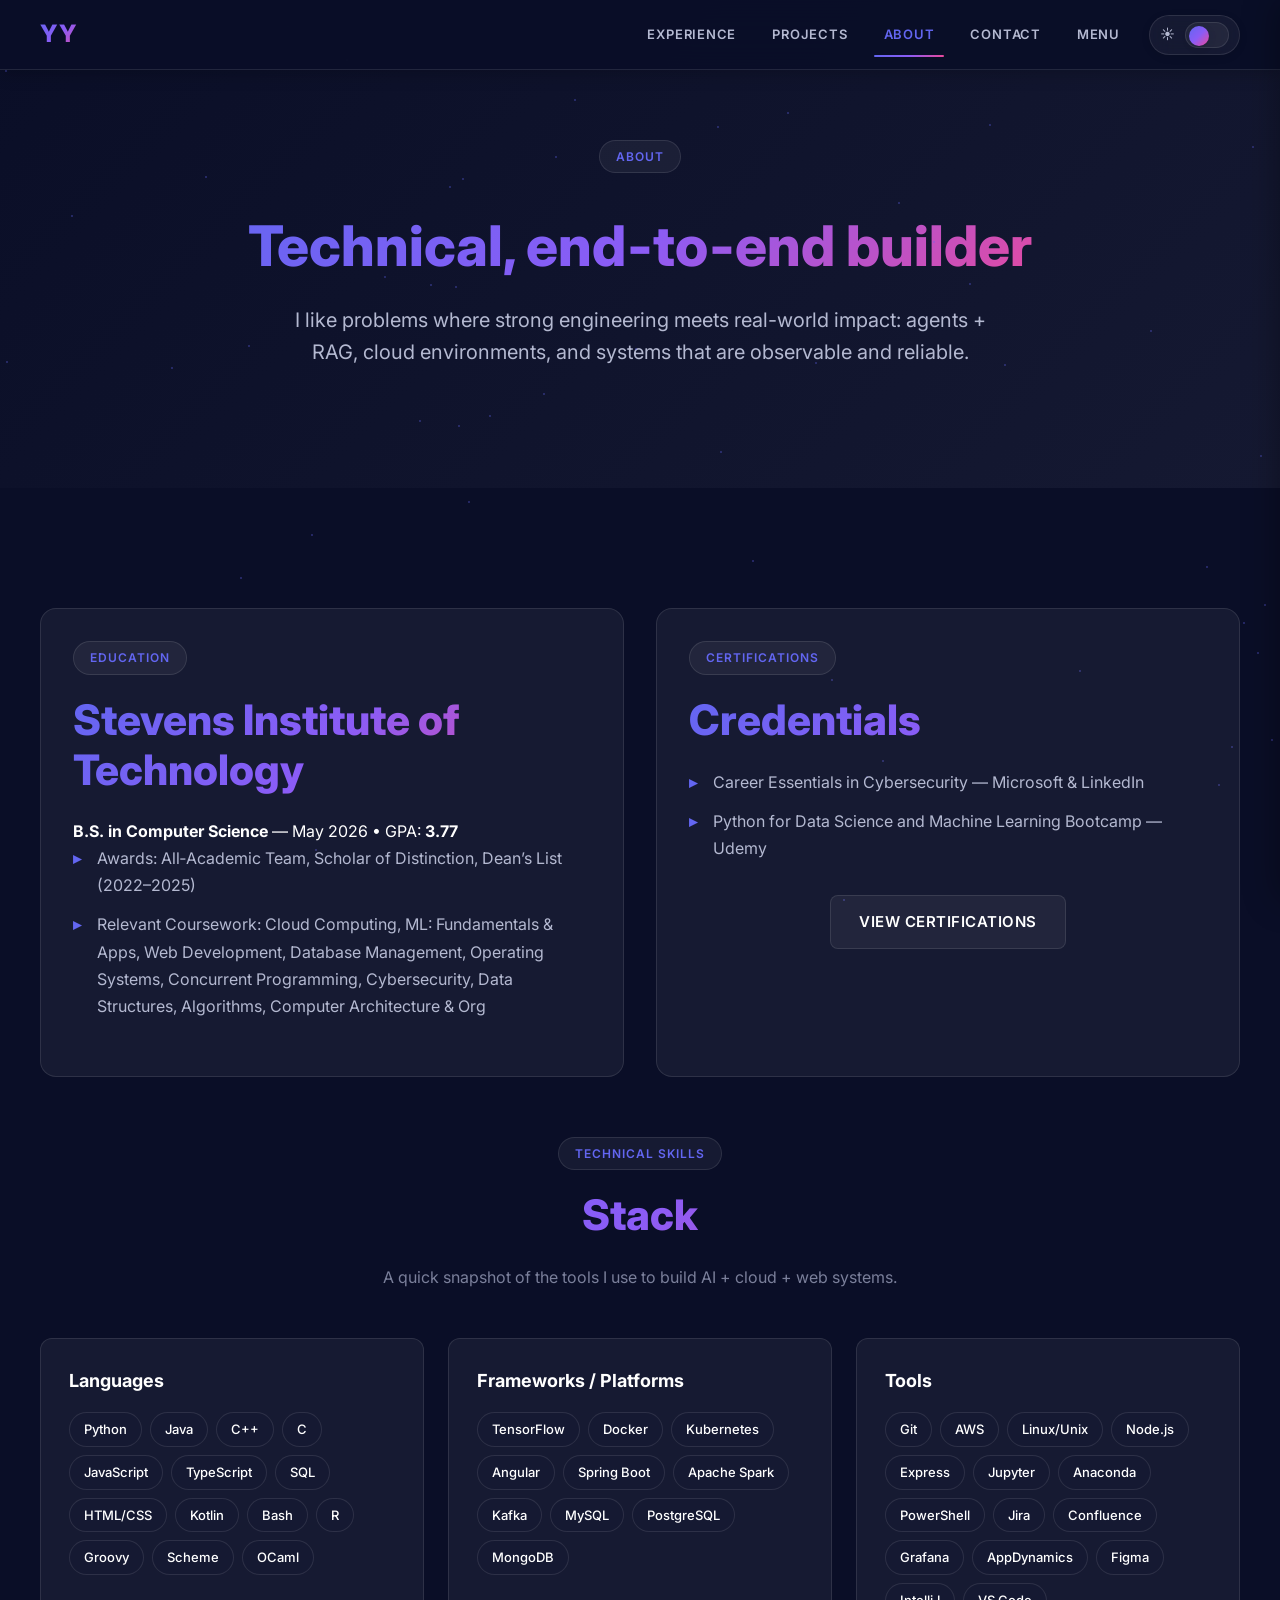
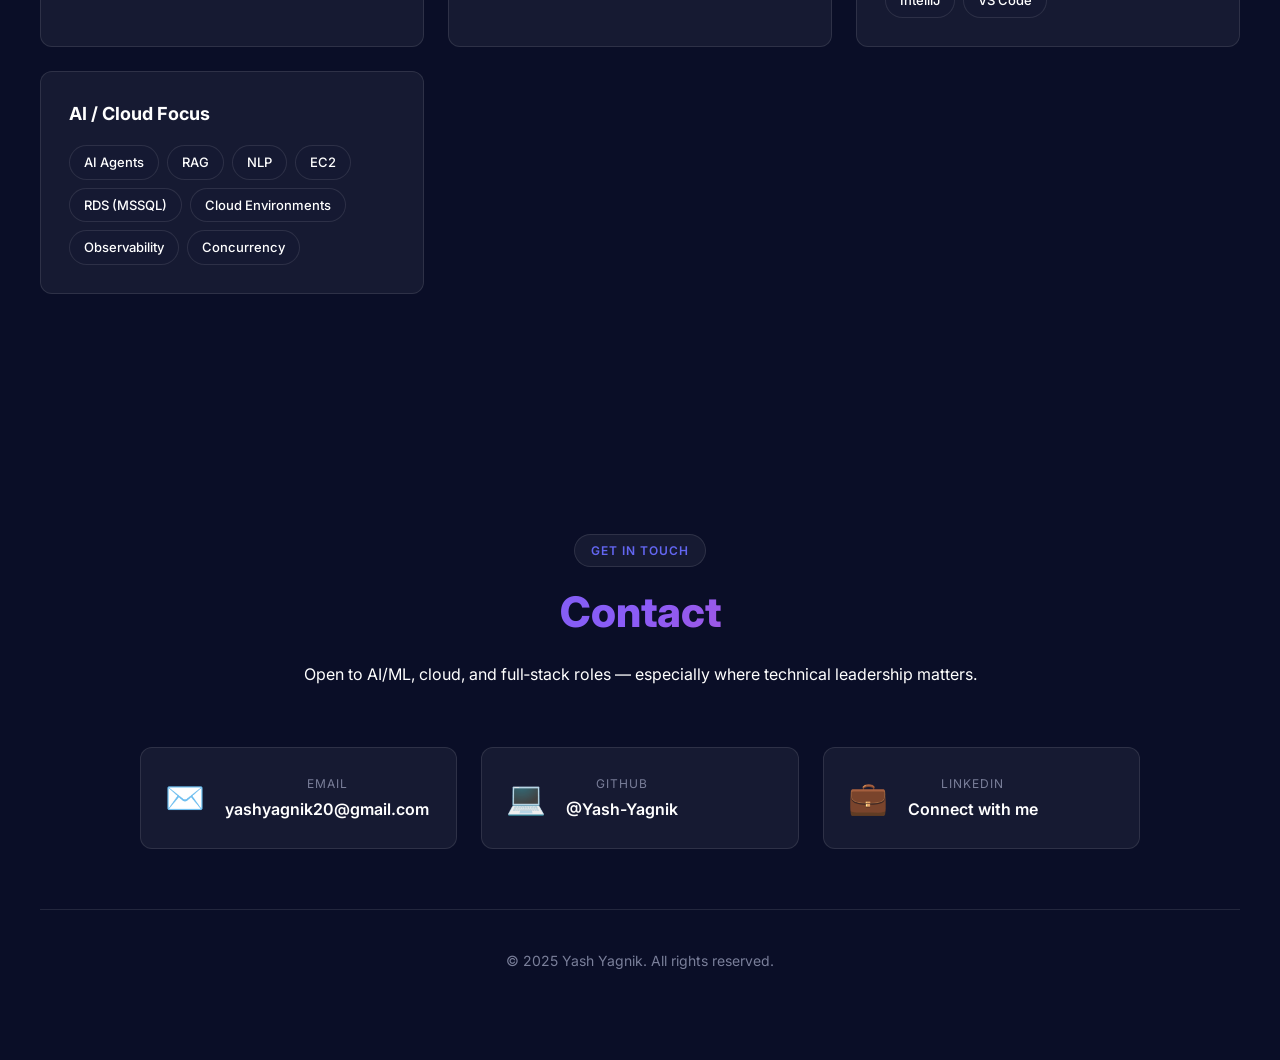
==== about.html @ f9cb1e5f "Major Structure changes and redesign" ====
<!DOCTYPE HTML>
<html lang="en">
	<head>
		<meta charset="UTF-8">
		<meta name="viewport" content="width=device-width, initial-scale=1, user-scalable=no">
		<title>About | Yash Yagnik</title>
		<link rel="icon" type="image/png" href="Gemini_Generated_Image_cto2vccto2vccto2.png">
		<link rel="stylesheet" href="assets/css/modern.css">
		<link rel="preconnect" href="https://fonts.googleapis.com">
		<link rel="preconnect" href="https://fonts.gstatic.com" crossorigin>
		<link href="https://fonts.googleapis.com/css2?family=Inter:wght@300;400;500;600;700;800&family=JetBrains+Mono:wght@400;500;600&display=swap" rel="stylesheet">
		<noscript><link rel="stylesheet" href="assets/css/noscript.css"></noscript>
	</head>
	<body class="is-preload">
		<div class="particles" id="particles"></div>

		<div id="page-wrapper">
			<header id="header" class="alt">
				<div class="header-content">
					<a class="logo-text" id="logo-text" href="index.html" aria-label="Home">YY</a>
					<nav class="top-nav" aria-label="Primary">
						<a href="experience.html">Experience</a>
						<a href="projects.html">Projects</a>
						<a href="about.html" aria-current="page">About</a>
						<a href="#contact">Contact</a>
						<a href="#menu" class="menu-toggle">Menu</a>
					</nav>
					<div class="theme-switch" title="Light/Dark mode">
						<span class="theme-switch__icon" aria-hidden="true">☾</span>
						<button id="theme-toggle" class="theme-switch__btn" type="button" aria-label="Toggle light/dark mode" aria-pressed="false">
							<span class="theme-switch__thumb" aria-hidden="true"></span>
						</button>
					</div>
				</div>
			</header>

			<nav id="menu">
				<div class="inner">
					<h2>Navigation</h2>
					<ul class="links">
						<li><a href="index.html">Home</a></li>
						<li><a href="experience.html">Experience</a></li>
						<li><a href="projects.html">Projects</a></li>
						<li><a href="about.html">About</a></li>
						<li><a href="#contact">Contact</a></li>
					</ul>
					<a href="#" class="close">Close</a>
				</div>
			</nav>

			<section class="page-hero">
				<div class="page-hero__inner">
					<span class="section-label">About</span>
					<h1 class="page-title">Technical, end‑to‑end builder</h1>
					<p class="page-subtitle">
						I like problems where strong engineering meets real-world impact: agents + RAG, cloud environments, and systems that are observable and reliable.
					</p>
				</div>
			</section>

			<section class="section-card">
				<div class="inner">
					<div class="two-col">
						<div class="card">
							<span class="section-label">Education</span>
							<h2 class="major">Stevens Institute of Technology</h2>
							<p><strong>B.S. in Computer Science</strong> — May 2026 • GPA: <strong>3.77</strong></p>
							<ul class="bullet-list">
								<li>Awards: All‑Academic Team, Scholar of Distinction, Dean’s List (2022–2025)</li>
								<li>Relevant Coursework: Cloud Computing, ML: Fundamentals &amp; Apps, Web Development, Database Management, Operating Systems, Concurrent Programming, Cybersecurity, Data Structures, Algorithms, Computer Architecture &amp; Org</li>
							</ul>
						</div>

						<div class="card">
							<span class="section-label">Certifications</span>
							<h2 class="major">Credentials</h2>
							<ul class="bullet-list">
								<li>Career Essentials in Cybersecurity — Microsoft &amp; LinkedIn</li>
								<li>Python for Data Science and Machine Learning Bootcamp — Udemy</li>
							</ul>
							<div class="hero-cta">
								<a class="cta secondary" href="https://www.linkedin.com/in/yash-yagnik-648045245/details/certifications/" rel="noopener noreferrer" target="_blank">View Certifications</a>
							</div>
						</div>
					</div>

					<div class="skills">
						<div class="skills-header">
							<span class="section-label">Technical Skills</span>
							<h2 class="major">Stack</h2>
							<p class="muted">A quick snapshot of the tools I use to build AI + cloud + web systems.</p>
						</div>

						<div class="skills-grid">
							<div class="skill-card">
								<h3>Languages</h3>
								<div class="pill-grid">
									<span class="pill">Python</span><span class="pill">Java</span><span class="pill">C++</span><span class="pill">C</span><span class="pill">JavaScript</span><span class="pill">TypeScript</span><span class="pill">SQL</span><span class="pill">HTML/CSS</span><span class="pill">Kotlin</span><span class="pill">Bash</span><span class="pill">R</span><span class="pill">Groovy</span><span class="pill">Scheme</span><span class="pill">OCaml</span>
								</div>
							</div>

							<div class="skill-card">
								<h3>Frameworks / Platforms</h3>
								<div class="pill-grid">
									<span class="pill">TensorFlow</span><span class="pill">Docker</span><span class="pill">Kubernetes</span><span class="pill">Angular</span><span class="pill">Spring Boot</span><span class="pill">Apache Spark</span><span class="pill">Kafka</span><span class="pill">MySQL</span><span class="pill">PostgreSQL</span><span class="pill">MongoDB</span>
								</div>
							</div>

							<div class="skill-card">
								<h3>Tools</h3>
								<div class="pill-grid">
									<span class="pill">Git</span><span class="pill">AWS</span><span class="pill">Linux/Unix</span><span class="pill">Node.js</span><span class="pill">Express</span><span class="pill">Jupyter</span><span class="pill">Anaconda</span><span class="pill">PowerShell</span><span class="pill">Jira</span><span class="pill">Confluence</span><span class="pill">Grafana</span><span class="pill">AppDynamics</span><span class="pill">Figma</span><span class="pill">IntelliJ</span><span class="pill">VS Code</span>
								</div>
							</div>

							<div class="skill-card">
								<h3>AI / Cloud Focus</h3>
								<div class="pill-grid">
									<span class="pill">AI Agents</span><span class="pill">RAG</span><span class="pill">NLP</span><span class="pill">EC2</span><span class="pill">RDS (MSSQL)</span><span class="pill">Cloud Environments</span><span class="pill">Observability</span><span class="pill">Concurrency</span>
								</div>
							</div>
						</div>
					</div>
				</div>
			</section>

			<section id="contact" class="contact-section">
				<div class="inner">
					<div class="contact-content">
						<span class="section-label">Get In Touch</span>
						<h2 class="major">Contact</h2>
						<p>Open to AI/ML, cloud, and full‑stack roles — especially where technical leadership matters.</p>
						<div class="contact-grid">
							<a href="mailto:yashyagnik20@gmail.com" class="contact-item" rel="noopener noreferrer">
								<span class="contact-icon">✉️</span>
								<div>
									<div class="contact-label">Email</div>
									<div class="contact-value">yashyagnik20@gmail.com</div>
								</div>
							</a>
							<a href="https://github.com/Yash-Yagnik" class="contact-item" rel="noopener noreferrer" target="_blank">
								<span class="contact-icon">💻</span>
								<div>
									<div class="contact-label">GitHub</div>
									<div class="contact-value">@Yash-Yagnik</div>
								</div>
							</a>
							<a href="https://www.linkedin.com/in/yash-yagnik-648045245/" class="contact-item" rel="noopener noreferrer" target="_blank">
								<span class="contact-icon">💼</span>
								<div>
									<div class="contact-label">LinkedIn</div>
									<div class="contact-value">Connect with me</div>
								</div>
							</a>
						</div>
					</div>
					<div class="footer-bottom">
						<p class="copyright">&copy; 2025 Yash Yagnik. All rights reserved.</p>
					</div>
				</div>
			</section>
		</div>

		<script src="assets/js/jquery.min.js"></script>
		<script src="assets/js/jquery.scrollex.min.js"></script>
		<script src="assets/js/browser.min.js"></script>
		<script src="assets/js/breakpoints.min.js"></script>
		<script src="assets/js/util.js"></script>
		<script src="assets/js/main.js"></script>
		<script src="assets/js/modern.js"></script>
	</body>
</html>
---- assets/css/modern.css ----
/* Modern CS Student Portfolio Styles */
@import url("fontawesome-all.min.css");

:root {
	/* Light Theme Colors */
	--bg-primary: #0a0e27;
	--bg-secondary: #151932;
	--bg-card: rgba(255, 255, 255, 0.05);
	--bg-card-hover: rgba(255, 255, 255, 0.08);
	--text-primary: #ffffff;
	--text-secondary: #b4b9d1;
	--text-muted: #7a7f9a;
	--accent-primary: #6366f1;
	--accent-secondary: #8b5cf6;
	--accent-gradient: linear-gradient(135deg, #6366f1 0%, #8b5cf6 50%, #ec4899 100%);
	--border-color: rgba(255, 255, 255, 0.1);
	--glow-color: rgba(99, 102, 241, 0.3);
	--shadow-sm: 0 2px 8px rgba(0, 0, 0, 0.1);
	--shadow-md: 0 4px 16px rgba(0, 0, 0, 0.2);
	--shadow-lg: 0 8px 32px rgba(0, 0, 0, 0.3);
	--shadow-glow: 0 0 40px rgba(99, 102, 241, 0.2);
}

[data-theme="light"] {
	--bg-primary: #f8fafc;
	--bg-secondary: #ffffff;
	--bg-card: rgba(255, 255, 255, 0.8);
	--bg-card-hover: rgba(255, 255, 255, 0.95);
	--text-primary: #1e293b;
	--text-secondary: #475569;
	--text-muted: #64748b;
	--accent-primary: #6366f1;
	--accent-secondary: #8b5cf6;
	--accent-gradient: linear-gradient(135deg, #6366f1 0%, #8b5cf6 50%, #ec4899 100%);
	--border-color: rgba(0, 0, 0, 0.1);
	--glow-color: rgba(99, 102, 241, 0.2);
	--shadow-sm: 0 2px 8px rgba(0, 0, 0, 0.05);
	--shadow-md: 0 4px 16px rgba(0, 0, 0, 0.1);
	--shadow-lg: 0 8px 32px rgba(0, 0, 0, 0.15);
	--shadow-glow: 0 0 40px rgba(99, 102, 241, 0.15);
}

* {
	margin: 0;
	padding: 0;
	box-sizing: border-box;
}

html {
	scroll-behavior: smooth;
}

body {
	font-family: 'Inter', -apple-system, BlinkMacSystemFont, 'Segoe UI', sans-serif;
	background: var(--bg-primary);
	color: var(--text-primary);
	line-height: 1.6;
	overflow-x: hidden;
	transition: background-color 0.3s ease, color 0.3s ease;
	position: relative;
}

body.is-preload * {
	animation: none !important;
	transition: none !important;
}

/* Particles Background */
.particles {
	position: fixed;
	top: 0;
	left: 0;
	width: 100%;
	height: 100%;
	z-index: 0;
	pointer-events: none;
	opacity: 0.4;
}

.particle {
	position: absolute;
	width: 2px;
	height: 2px;
	background: var(--accent-primary);
	border-radius: 50%;
	animation: float 20s infinite;
}

@keyframes float {
	0%, 100% { transform: translateY(0) translateX(0); opacity: 0; }
	10% { opacity: 1; }
	90% { opacity: 1; }
	100% { transform: translateY(-100vh) translateX(100px); opacity: 0; }
}

/* Theme switch (always visible, header) */
.theme-switch {
	display: flex;
	align-items: center;
	gap: 10px;
	padding: 6px 10px;
	border-radius: 999px;
	background: var(--bg-card);
	border: 1px solid var(--border-color);
	backdrop-filter: blur(12px);
	box-shadow: var(--shadow-sm);
}

.theme-switch__icon {
	font-size: 14px;
	color: var(--text-secondary);
	user-select: none;
}

.theme-switch__btn {
	position: relative;
	width: 44px;
	height: 26px;
	border-radius: 999px;
	border: 1px solid var(--border-color);
	background: rgba(255, 255, 255, 0.06);
	cursor: pointer;
	padding: 0;
	transition: background 0.2s ease, border-color 0.2s ease;
}

.theme-switch__thumb {
	position: absolute;
	top: 3px;
	left: 3px;
	width: 20px;
	height: 20px;
	border-radius: 999px;
	background: var(--accent-gradient);
	box-shadow: var(--shadow-sm);
	transition: transform 0.25s ease;
}

[data-theme="light"] .theme-switch__thumb {
	transform: translateX(18px);
}

/* Top Navigation */
.top-nav {
	display: flex;
	align-items: center;
	gap: 32px;
}

.top-nav a {
	color: var(--text-primary);
	text-decoration: none;
	font-size: 14px;
	font-weight: 500;
	text-transform: uppercase;
	letter-spacing: 0.5px;
	transition: color 0.3s ease;
	position: relative;
}

.top-nav a:hover,
.top-nav a[aria-current="page"] {
	color: var(--accent-primary);
}

.top-nav a[aria-current="page"]::after {
	content: '';
	position: absolute;
	bottom: -4px;
	left: 0;
	right: 0;
	height: 2px;
	background: var(--accent-gradient);
	border-radius: 2px;
}

/* Header */
#header {
	position: fixed;
	top: 0;
	left: 0;
	right: 0;
	height: 70px;
	background: rgba(10, 14, 39, 0.8);
	backdrop-filter: blur(20px);
	border-bottom: 1px solid var(--border-color);
	z-index: 999;
	transition: all 0.3s ease;
}

[data-theme="light"] #header {
	background: rgba(248, 250, 252, 0.8);
}

#header.alt {
	background: rgba(10, 14, 39, 0.95);
	box-shadow: var(--shadow-md);
}

[data-theme="light"] #header.alt {
	background: rgba(255, 255, 255, 0.95);
}

.header-content {
	max-width: 1400px;
	margin: 0 auto;
	padding: 0 40px;
	height: 100%;
	display: flex;
	align-items: center;
	justify-content: space-between;
	gap: 18px;
}

.logo-text {
	font-size: 24px;
	font-weight: 800;
	background: var(--accent-gradient);
	-webkit-background-clip: text;
	-webkit-text-fill-color: transparent;
	background-clip: text;
	cursor: pointer;
	transition: transform 0.3s ease;
	letter-spacing: 2px;
	text-decoration: none;
}

.logo-text:hover {
	transform: scale(1.1);
}

.top-nav {
	display: flex;
	align-items: center;
	gap: 14px;
	margin-left: auto;
}

.top-nav a {
	color: var(--text-secondary);
	text-decoration: none;
	font-weight: 600;
	font-size: 13px;
	letter-spacing: 0.06em;
	text-transform: uppercase;
	padding: 8px 10px;
	border-radius: 10px;
	transition: background 0.2s ease, color 0.2s ease, border-color 0.2s ease;
	border: 1px solid transparent;
}

.top-nav a:hover {
	color: var(--text-primary);
	background: var(--bg-card);
	border-color: var(--border-color);
}

.menu-toggle {
	color: var(--text-primary);
	text-decoration: none;
	font-weight: 500;
	font-size: 14px;
	text-transform: uppercase;
	letter-spacing: 1px;
	padding: 8px 16px;
	border-radius: 6px;
	transition: all 0.3s ease;
	border: 1px solid transparent;
}

.menu-toggle:hover {
	background: var(--bg-card);
	border-color: var(--border-color);
}

/* Menu */
#menu {
	position: fixed;
	top: 0;
	right: 0;
	width: 100%;
	max-width: 400px;
	height: 100vh;
	background: var(--bg-secondary);
	backdrop-filter: blur(20px);
	z-index: 10000;
	transform: translateX(100%);
	transition: transform 0.3s ease;
	box-shadow: -4px 0 32px rgba(0, 0, 0, 0.3);
}

body.is-menu-visible #menu {
	transform: translateX(0);
}

#menu .inner {
	padding: 80px 40px 40px;
	height: 100%;
	overflow-y: auto;
}

#menu h2 {
	font-size: 28px;
	margin-bottom: 40px;
	background: var(--accent-gradient);
	-webkit-background-clip: text;
	-webkit-text-fill-color: transparent;
	background-clip: text;
}

#menu .links {
	list-style: none;
}

#menu .links li {
	margin-bottom: 20px;
}

#menu .links a {
	display: block;
	color: var(--text-primary);
	text-decoration: none;
	font-size: 18px;
	font-weight: 500;
	padding: 12px 0;
	border-bottom: 1px solid var(--border-color);
	transition: all 0.3s ease;
}

#menu .links a:hover {
	color: var(--accent-primary);
	padding-left: 10px;
	border-bottom-color: var(--accent-primary);
}

#menu .close {
	position: absolute;
	top: 20px;
	right: 20px;
	width: 40px;
	height: 40px;
	display: flex;
	align-items: center;
	justify-content: center;
	color: var(--text-primary);
	text-decoration: none;
	font-size: 24px;
	border-radius: 50%;
	transition: all 0.3s ease;
}

#menu .close:hover {
	background: var(--bg-card);
	transform: rotate(90deg);
}

/* Hero Section */
#banner {
	min-height: 100vh;
	display: flex;
	align-items: center;
	justify-content: center;
	padding: 120px 40px 80px;
	position: relative;
	background: linear-gradient(135deg, var(--bg-primary) 0%, var(--bg-secondary) 100%);
}

.hero-content {
	max-width: 1400px;
	width: 100%;
	display: grid;
	grid-template-columns: 1fr 1fr;
	gap: 80px;
	align-items: center;
}

.hero-image-wrapper {
	position: relative;
	display: flex;
	justify-content: center;
	align-items: center;
}

.image-glow {
	position: absolute;
	width: 400px;
	height: 400px;
	background: var(--accent-gradient);
	border-radius: 50%;
	filter: blur(60px);
	opacity: 0.3;
	animation: pulse 3s ease-in-out infinite;
}

@keyframes pulse {
	0%, 100% { transform: scale(1); opacity: 0.3; }
	50% { transform: scale(1.1); opacity: 0.5; }
}

.hero-image {
	width: 350px;
	height: 350px;
	border-radius: 20px;
	object-fit: cover;
	position: relative;
	z-index: 1;
	border: 3px solid var(--border-color);
	box-shadow: var(--shadow-lg);
	transition: transform 0.3s ease;
}

.hero-image:hover {
	transform: scale(1.05);
}

.hero-text {
	position: relative;
	z-index: 1;
}

.greeting {
	font-size: 18px;
	color: var(--text-secondary);
	margin-bottom: 10px;
	font-weight: 500;
}

.name-title {
	font-size: 64px;
	font-weight: 800;
	margin-bottom: 20px;
	line-height: 1.2;
}

.name-gradient {
	background: var(--accent-gradient);
	-webkit-background-clip: text;
	-webkit-text-fill-color: transparent;
	background-clip: text;
}

.typing-text {
	font-size: 32px;
	font-weight: 600;
	color: var(--text-secondary);
	margin-bottom: 30px;
	min-height: 50px;
	font-family: 'JetBrains Mono', monospace;
}

.typing-text .cursor {
	animation: blink 1s infinite;
	color: var(--accent-primary);
}

@keyframes blink {
	0%, 50% { opacity: 1; }
	51%, 100% { opacity: 0; }
}

.hero-description {
	font-size: 18px;
	color: var(--text-secondary);
	line-height: 1.8;
	margin-bottom: 30px;
}

.hero-badges {
	display: flex;
	gap: 12px;
	flex-wrap: wrap;
	margin-bottom: 40px;
}

.hero-cta {
	display: flex;
	gap: 12px;
	flex-wrap: wrap;
	margin-bottom: 34px;
}

.cta {
	display: inline-flex;
	align-items: center;
	justify-content: center;
	gap: 10px;
	padding: 12px 16px;
	border-radius: 12px;
	font-weight: 700;
	font-size: 13px;
	letter-spacing: 0.08em;
	text-transform: uppercase;
	text-decoration: none;
	transition: transform 0.2s ease, box-shadow 0.2s ease, background 0.2s ease, border-color 0.2s ease, color 0.2s ease;
}

.cta.primary {
	background: var(--accent-gradient);
	color: white;
	box-shadow: var(--shadow-md);
}

.cta.secondary {
	background: var(--bg-card);
	color: var(--text-primary);
	border: 1px solid var(--border-color);
}

.cta.ghost {
	background: transparent;
	color: var(--text-secondary);
	border: 1px solid var(--border-color);
}

.cta:hover {
	transform: translateY(-2px);
	box-shadow: var(--shadow-glow);
}

.badge {
	padding: 8px 16px;
	background: var(--bg-card);
	border: 1px solid var(--border-color);
	border-radius: 20px;
	font-size: 14px;
	font-weight: 500;
	color: var(--text-primary);
	transition: all 0.3s ease;
}

.badge:hover {
	background: var(--bg-card-hover);
	border-color: var(--accent-primary);
	transform: translateY(-2px);
}

.scroll-indicator {
	display: flex;
	flex-direction: column;
	align-items: center;
	gap: 10px;
	color: var(--text-muted);
	font-size: 14px;
}

.scroll-arrow {
	font-size: 24px;
	animation: bounce 2s infinite;
}

@keyframes bounce {
	0%, 100% { transform: translateY(0); }
	50% { transform: translateY(10px); }
}

/* Section Cards */
.section-card {
	padding: 120px 40px;
	position: relative;
}

.section-card.alt {
	background: var(--bg-secondary);
}

.content-wrapper {
	max-width: 1400px;
	margin: 0 auto;
	display: grid;
	grid-template-columns: 1fr 1fr;
	gap: 80px;
	align-items: center;
}

.content-wrapper.reverse {
	direction: rtl;
}

.content-wrapper.reverse > * {
	direction: ltr;
}

.image-wrapper {
	position: relative;
	display: flex;
	justify-content: center;
	align-items: center;
}

.image-glow-small {
	position: absolute;
	width: 300px;
	height: 300px;
	background: var(--accent-gradient);
	border-radius: 50%;
	filter: blur(40px);
	opacity: 0.2;
	z-index: 0;
}

.section-image {
	width: 100%;
	max-width: 400px;
	border-radius: 16px;
	object-fit: cover;
	position: relative;
	z-index: 1;
	border: 2px solid var(--border-color);
	box-shadow: var(--shadow-md);
	transition: transform 0.3s ease;
}

.section-image:hover {
	transform: scale(1.05) rotate(2deg);
}

/* Company Deck - Card Flip Effect */
.company-deck {
	position: relative;
	width: 100%;
	max-width: 400px;
	perspective: 1000px;
	cursor: pointer;
}

.deck-container {
	position: relative;
	width: 100%;
	height: 450px;
	transform-style: preserve-3d;
}

.company-card {
	position: absolute;
	width: 100%;
	height: 100%;
	transform-style: preserve-3d;
	transition: transform 0.6s cubic-bezier(0.4, 0, 0.2, 1), opacity 0.3s ease, z-index 0.3s ease;
	opacity: 0;
	transform: rotateY(180deg) translateZ(-50px);
	pointer-events: none;
}

.company-card.active {
	opacity: 1;
	transform: rotateY(0deg) translateZ(0px);
	z-index: 2;
	pointer-events: auto;
}

.company-card.next {
	opacity: 0.3;
	transform: rotateY(90deg) translateZ(50px);
	z-index: 1;
}

.company-card.prev {
	opacity: 0;
	transform: rotateY(-90deg) translateZ(-50px);
	z-index: 0;
}

.card-front {
	position: relative;
	width: 100%;
	height: 100%;
	display: flex;
	flex-direction: column;
	align-items: center;
	justify-content: center;
	backface-visibility: hidden;
	transform-style: preserve-3d;
}

.company-card-img {
	width: 100%;
	max-width: 400px;
	border-radius: 16px;
	object-fit: contain;
	background: var(--bg-card);
	padding: 24px;
	border: 2px solid var(--border-color);
	box-shadow: var(--shadow-lg);
	margin-bottom: 16px;
	transition: transform 0.3s ease, box-shadow 0.3s ease;
}

.company-deck:hover .company-card.active .company-card-img {
	transform: scale(1.02);
	box-shadow: var(--shadow-glow);
}

.company-info {
	display: flex;
	flex-direction: column;
	align-items: center;
	gap: 6px;
	margin-top: 16px;
	opacity: 0;
	transform: translateY(10px);
	transition: opacity 0.4s ease 0.2s, transform 0.4s ease 0.2s;
}

.company-card.active .company-info {
	opacity: 1;
	transform: translateY(0);
}

.company-name-small {
	font-size: 18px;
	font-weight: 700;
	color: var(--text-primary);
	letter-spacing: 0.5px;
}

.company-role-small {
	font-size: 14px;
	color: var(--text-secondary);
	font-weight: 500;
	text-transform: uppercase;
	letter-spacing: 1px;
}

.deck-indicator {
	position: absolute;
	bottom: -30px;
	left: 50%;
	transform: translateX(-50%);
	display: flex;
	align-items: center;
	gap: 8px;
	opacity: 0.6;
	transition: opacity 0.3s ease;
}

.company-deck:hover .deck-indicator {
	opacity: 1;
}

.indicator-text {
	font-size: 12px;
	color: var(--text-muted);
	text-transform: uppercase;
	letter-spacing: 1px;
	font-weight: 500;
	font-family: 'JetBrains Mono', monospace;
}

.deck-indicator::before,
.deck-indicator::after {
	content: '';
	width: 20px;
	height: 1px;
	background: var(--accent-primary);
	opacity: 0.5;
	transition: width 0.3s ease, opacity 0.3s ease;
}

.company-deck:hover .deck-indicator::before,
.company-deck:hover .deck-indicator::after {
	width: 30px;
	opacity: 1;
}

.content {
	position: relative;
	z-index: 1;
}

.section-label {
	display: inline-block;
	padding: 6px 16px;
	background: var(--bg-card);
	border: 1px solid var(--border-color);
	border-radius: 20px;
	font-size: 12px;
	font-weight: 600;
	text-transform: uppercase;
	letter-spacing: 1px;
	color: var(--accent-primary);
	margin-bottom: 20px;
}

.major {
	font-size: 42px;
	font-weight: 800;
	margin-bottom: 24px;
	line-height: 1.2;
	background: var(--accent-gradient);
	-webkit-background-clip: text;
	-webkit-text-fill-color: transparent;
	background-clip: text;
}

.content p {
	font-size: 18px;
	color: var(--text-secondary);
	line-height: 1.8;
	margin-bottom: 24px;
}

.tech-tags {
	display: flex;
	gap: 10px;
	flex-wrap: wrap;
	margin-top: 20px;
}

.tech-tag {
	padding: 6px 14px;
	background: var(--bg-card);
	border: 1px solid var(--border-color);
	border-radius: 12px;
	font-size: 13px;
	font-weight: 500;
	color: var(--text-primary);
	transition: all 0.3s ease;
}

.tech-tag:hover {
	background: var(--accent-primary);
	color: white;
	transform: translateY(-2px);
}

.certifications-list {
	margin: 24px 0;
}

.cert-item {
	display: flex;
	gap: 16px;
	padding: 20px;
	background: var(--bg-card);
	border: 1px solid var(--border-color);
	border-radius: 12px;
	margin-bottom: 16px;
	transition: all 0.3s ease;
}

.cert-item:hover {
	background: var(--bg-card-hover);
	transform: translateX(5px);
	border-color: var(--accent-primary);
}

.cert-icon {
	font-size: 24px;
}

.cert-item strong {
	display: block;
	color: var(--text-primary);
	margin-bottom: 8px;
	font-size: 16px;
}

.cert-link {
	color: var(--accent-primary);
	text-decoration: none;
	font-size: 14px;
	font-weight: 500;
	transition: all 0.3s ease;
}

.cert-link:hover {
	text-decoration: underline;
}

.special {
	display: inline-flex;
	align-items: center;
	gap: 10px;
	padding: 12px 24px;
	background: var(--accent-gradient);
	color: white;
	text-decoration: none;
	border-radius: 8px;
	font-weight: 600;
	font-size: 14px;
	text-transform: uppercase;
	letter-spacing: 1px;
	transition: all 0.3s ease;
	margin-top: 20px;
	box-shadow: var(--shadow-md);
}

.special:hover {
	transform: translateY(-2px);
	box-shadow: var(--shadow-glow);
}

.stats-grid {
	display: grid;
	grid-template-columns: repeat(2, 1fr);
	gap: 20px;
	margin: 24px 0;
}

.stat-item {
	padding: 24px;
	background: var(--bg-card);
	border: 1px solid var(--border-color);
	border-radius: 12px;
	text-align: center;
	transition: all 0.3s ease;
}

.stat-item:hover {
	background: var(--bg-card-hover);
	transform: translateY(-5px);
	border-color: var(--accent-primary);
}

.stat-number {
	font-size: 32px;
	font-weight: 800;
	background: var(--accent-gradient);
	-webkit-background-clip: text;
	-webkit-text-fill-color: transparent;
	background-clip: text;
	margin-bottom: 8px;
}

.stat-label {
	font-size: 14px;
	color: var(--text-secondary);
	text-transform: uppercase;
	letter-spacing: 1px;
}

/* Projects Section */
.projects-section {
	padding: 120px 40px;
	background: var(--bg-secondary);
}

.section-header {
	max-width: 1400px;
	margin: 0 auto 60px;
	text-align: center;
}

.section-header p {
	font-size: 18px;
	color: var(--text-secondary);
	margin-top: 16px;
}

.projects-grid {
	max-width: 1400px;
	margin: 0 auto;
	display: grid;
	grid-template-columns: repeat(auto-fit, minmax(400px, 1fr));
	gap: 32px;
}

.project-card {
	background: var(--bg-card);
	border: 1px solid var(--border-color);
	border-radius: 16px;
	overflow: hidden;
	transition: all 0.3s ease;
	backdrop-filter: blur(10px);
}

.project-card:hover {
	transform: translateY(-8px);
	box-shadow: var(--shadow-lg);
	border-color: var(--accent-primary);
	background: var(--bg-card-hover);
}

.project-image-wrapper {
	position: relative;
	width: 100%;
	height: 250px;
	overflow: hidden;
}

.project-image {
	width: 100%;
	height: 100%;
	object-fit: cover;
	transition: transform 0.5s ease;
}

.project-card:hover .project-image {
	transform: scale(1.1);
}

.project-overlay {
	position: absolute;
	top: 0;
	left: 0;
	right: 0;
	bottom: 0;
	background: rgba(0, 0, 0, 0.7);
	display: flex;
	align-items: center;
	justify-content: center;
	opacity: 0;
	transition: opacity 0.3s ease;
	backdrop-filter: blur(5px);
}

.project-card:hover .project-overlay {
	opacity: 1;
}

.project-link {
	color: white;
	text-decoration: none;
	font-weight: 600;
	font-size: 16px;
	padding: 12px 24px;
	background: var(--accent-gradient);
	border-radius: 8px;
	transition: transform 0.3s ease;
}

.project-link:hover {
	transform: scale(1.1);
}

.project-content {
	padding: 24px;
}

.project-title {
	font-size: 24px;
	font-weight: 700;
	margin-bottom: 12px;
	color: var(--text-primary);
}

.project-title u {
	text-decoration: none;
	color: var(--accent-primary);
}

.project-description {
	font-size: 15px;
	color: var(--text-secondary);
	line-height: 1.6;
	margin-bottom: 16px;
}

.project-tech {
	display: flex;
	gap: 8px;
	flex-wrap: wrap;
}

.tech-badge {
	padding: 4px 12px;
	background: var(--bg-secondary);
	border: 1px solid var(--border-color);
	border-radius: 12px;
	font-size: 12px;
	font-weight: 500;
	color: var(--text-primary);
	transition: all 0.3s ease;
}

.tech-badge:hover {
	background: var(--accent-primary);
	color: white;
	border-color: var(--accent-primary);
}

/* Contact Section */
.contact-section {
	padding: 120px 40px 80px;
	background: var(--bg-primary);
}

.contact-content {
	max-width: 1000px;
	margin: 0 auto;
	text-align: center;
}

.contact-grid {
	display: grid;
	grid-template-columns: repeat(auto-fit, minmax(250px, 1fr));
	gap: 24px;
	margin-top: 60px;
}

.contact-item {
	display: flex;
	align-items: center;
	gap: 20px;
	padding: 24px;
	background: var(--bg-card);
	border: 1px solid var(--border-color);
	border-radius: 12px;
	text-decoration: none;
	color: inherit;
	transition: all 0.3s ease;
}

.contact-item:hover {
	background: var(--bg-card-hover);
	transform: translateY(-5px);
	border-color: var(--accent-primary);
	box-shadow: var(--shadow-md);
}

.contact-icon {
	font-size: 32px;
}

.contact-label {
	font-size: 12px;
	color: var(--text-muted);
	text-transform: uppercase;
	letter-spacing: 1px;
	margin-bottom: 4px;
}

.contact-value {
	font-size: 16px;
	font-weight: 600;
	color: var(--text-primary);
}

.footer-bottom {
	margin-top: 60px;
	padding-top: 40px;
	border-top: 1px solid var(--border-color);
	text-align: center;
}

.copyright {
	font-size: 14px;
	color: var(--text-muted);
	margin-bottom: 8px;
}

.footer-note {
	font-size: 12px;
	color: var(--text-muted);
	font-style: italic;
}

/* Page Hero (for non-home pages) */
.page-hero {
	padding: 140px 40px 80px;
	text-align: center;
	background: linear-gradient(135deg, var(--bg-primary) 0%, var(--bg-secondary) 100%);
}

.page-hero__inner {
	max-width: 900px;
	margin: 0 auto;
}

.page-title {
	font-size: 56px;
	font-weight: 800;
	margin: 20px 0 24px;
	background: var(--accent-gradient);
	-webkit-background-clip: text;
	-webkit-text-fill-color: transparent;
	background-clip: text;
	line-height: 1.2;
}

.page-subtitle {
	font-size: 20px;
	color: var(--text-secondary);
	line-height: 1.6;
	margin-bottom: 40px;
	max-width: 700px;
	margin-left: auto;
	margin-right: auto;
}

/* CTA Buttons */
.hero-cta {
	display: flex;
	gap: 16px;
	flex-wrap: wrap;
	justify-content: center;
	margin-top: 32px;
}

.cta {
	display: inline-flex;
	align-items: center;
	justify-content: center;
	padding: 14px 28px;
	border-radius: 8px;
	font-weight: 600;
	font-size: 15px;
	text-decoration: none;
	text-transform: uppercase;
	letter-spacing: 0.5px;
	transition: all 0.3s ease;
	border: 2px solid transparent;
}

.cta.primary {
	background: var(--accent-gradient);
	color: white;
	box-shadow: var(--shadow-md);
}

.cta.primary:hover {
	transform: translateY(-2px);
	box-shadow: var(--shadow-glow);
}

.cta.secondary {
	background: var(--bg-card);
	border-color: var(--border-color);
	color: var(--text-primary);
}

.cta.secondary:hover {
	background: var(--bg-card-hover);
	border-color: var(--accent-primary);
	transform: translateY(-2px);
}

.cta.ghost {
	background: transparent;
	color: var(--text-secondary);
	border-color: transparent;
}

.cta.ghost:hover {
	color: var(--text-primary);
	background: var(--bg-card);
}

/* Timeline */
.timeline {
	max-width: 1000px;
	margin: 0 auto;
	position: relative;
	padding-left: 40px;
}

.timeline::before {
	content: '';
	position: absolute;
	left: 15px;
	top: 0;
	bottom: 0;
	width: 2px;
	background: var(--border-color);
}

.timeline-item {
	position: relative;
	margin-bottom: 60px;
	padding-left: 40px;
}

.timeline-item::before {
	content: '';
	position: absolute;
	left: -25px;
	top: 0;
	width: 20px;
	height: 20px;
	border-radius: 50%;
	background: var(--accent-gradient);
	border: 4px solid var(--bg-primary);
	box-shadow: 0 0 0 2px var(--accent-primary);
}

.timeline-meta {
	display: flex;
	justify-content: space-between;
	align-items: flex-start;
	margin-bottom: 20px;
	flex-wrap: wrap;
	gap: 16px;
}

.company {
	display: flex;
	align-items: center;
	gap: 16px;
}

.company-logo {
	width: 60px;
	height: 60px;
	object-fit: contain;
	border-radius: 8px;
	background: var(--bg-card);
	padding: 8px;
	border: 1px solid var(--border-color);
	flex-shrink: 0;
}

[data-theme="light"] .company-logo {
	background: white;
}

.company-name {
	font-size: 20px;
	font-weight: 700;
	color: var(--text-primary);
	margin-bottom: 4px;
}

.company-loc {
	font-size: 14px;
	color: var(--text-muted);
}

.timeline-date {
	font-size: 14px;
	font-weight: 600;
	color: var(--accent-primary);
	text-transform: uppercase;
	letter-spacing: 0.5px;
}

.timeline-role {
	font-size: 24px;
	font-weight: 700;
	margin-bottom: 16px;
	color: var(--text-primary);
}

.bullet-list {
	list-style: none;
	padding: 0;
	margin: 0 0 24px;
}

.bullet-list li {
	position: relative;
	padding-left: 24px;
	margin-bottom: 12px;
	color: var(--text-secondary);
	line-height: 1.7;
}

.bullet-list li::before {
	content: '▸';
	position: absolute;
	left: 0;
	color: var(--accent-primary);
	font-weight: bold;
}

/* Two Column Layout */
.two-col {
	display: grid;
	grid-template-columns: repeat(auto-fit, minmax(400px, 1fr));
	gap: 32px;
	margin-bottom: 60px;
}

.card {
	padding: 32px;
	background: var(--bg-card);
	border: 1px solid var(--border-color);
	border-radius: 16px;
	transition: all 0.3s ease;
}

.card:hover {
	background: var(--bg-card-hover);
	border-color: var(--accent-primary);
	transform: translateY(-4px);
	box-shadow: var(--shadow-md);
}

/* Skills Section */
.skills {
	margin-top: 60px;
}

.skills-header {
	text-align: center;
	margin-bottom: 48px;
}

.skills-header .muted {
	color: var(--text-muted);
	font-size: 16px;
	margin-top: 12px;
}

.skills-grid {
	display: grid;
	grid-template-columns: repeat(auto-fit, minmax(300px, 1fr));
	gap: 24px;
}

.skill-card {
	padding: 28px;
	background: var(--bg-card);
	border: 1px solid var(--border-color);
	border-radius: 12px;
	transition: all 0.3s ease;
}

.skill-card:hover {
	background: var(--bg-card-hover);
	border-color: var(--accent-primary);
	transform: translateY(-4px);
	box-shadow: var(--shadow-md);
}

.skill-card h3 {
	font-size: 18px;
	font-weight: 700;
	margin-bottom: 16px;
	color: var(--text-primary);
}

.pill-grid {
	display: flex;
	flex-wrap: wrap;
	gap: 8px;
}

.pill {
	display: inline-block;
	padding: 6px 14px;
	background: var(--bg-secondary);
	border: 1px solid var(--border-color);
	border-radius: 20px;
	font-size: 13px;
	font-weight: 500;
	color: var(--text-primary);
	transition: all 0.3s ease;
}

.pill:hover {
	background: var(--accent-primary);
	color: white;
	border-color: var(--accent-primary);
	transform: translateY(-2px);
}

/* Responsive Design */
@media screen and (max-width: 980px) {
	.hero-content {
		grid-template-columns: 1fr;
		gap: 40px;
		text-align: center;
	}

	.name-title {
		font-size: 48px;
	}

	.content-wrapper {
		grid-template-columns: 1fr;
		gap: 40px;
	}

	.content-wrapper.reverse {
		direction: ltr;
	}

	.projects-grid {
		grid-template-columns: 1fr;
	}

	.hero-image {
		width: 280px;
		height: 280px;
	}
}

@media screen and (max-width: 736px) {
	#banner {
		padding: 100px 20px 60px;
	}

	.section-card {
		padding: 80px 20px;
	}

	.name-title {
		font-size: 36px;
	}

	.typing-text {
		font-size: 24px;
	}

	.major {
		font-size: 32px;
	}

	.header-content {
		padding: 0 20px;
	}

	.top-nav a:not(.menu-toggle) {
		display: none;
	}

	.page-title {
		font-size: 36px;
	}

	.page-subtitle {
		font-size: 18px;
	}

	.timeline {
		padding-left: 30px;
	}

	.timeline-item {
		padding-left: 30px;
	}

	.two-col {
		grid-template-columns: 1fr;
	}

	.skills-grid {
		grid-template-columns: 1fr;
	}

	.hero-cta {
		flex-direction: column;
		align-items: stretch;
	}

	.cta {
		width: 100%;
		justify-content: center;
	}

	.timeline-meta {
		flex-direction: column;
	}

	.company-logo {
		width: 50px;
		height: 50px;
	}

	.company-deck {
		max-width: 100%;
	}

	.deck-container {
		height: 380px;
	}

	.company-card-img {
		padding: 16px;
	}

	.company-name-small {
		font-size: 16px;
	}

	.company-role-small {
		font-size: 12px;
	}

	.deck-indicator {
		bottom: -25px;
	}
}

/* Smooth Scroll Animation */
@keyframes fadeInUp {
	from {
		opacity: 0;
		transform: translateY(30px);
	}
	to {
		opacity: 1;
		transform: translateY(0);
	}
}

.fade-in-up {
	animation: fadeInUp 0.6s ease-out;
}
---- assets/css/noscript.css ----
/*
	Solid State by HTML5 UP
	html5up.net | @ajlkn
	Free for personal and commercial use under the CCA 3.0 license (html5up.net/license)
*/

/* Banner */

	body.is-preload #banner .logo {
		-moz-transform: none;
		-webkit-transform: none;
		-ms-transform: none;
		transform: none;
		opacity: 1;
	}

	body.is-preload #banner h2 {
		opacity: 1;
		-moz-transform: none;
		-webkit-transform: none;
		-ms-transform: none;
		transform: none;
		-moz-filter: none;
		-webkit-filter: none;
		-ms-filter: none;
		filter: none;
	}

	body.is-preload #banner p {
		opacity: 01;
		-moz-transform: none;
		-webkit-transform: none;
		-ms-transform: none;
		transform: none;
		-moz-filter: none;
		-webkit-filter: none;
		-ms-filter: none;
		filter: none;
	}
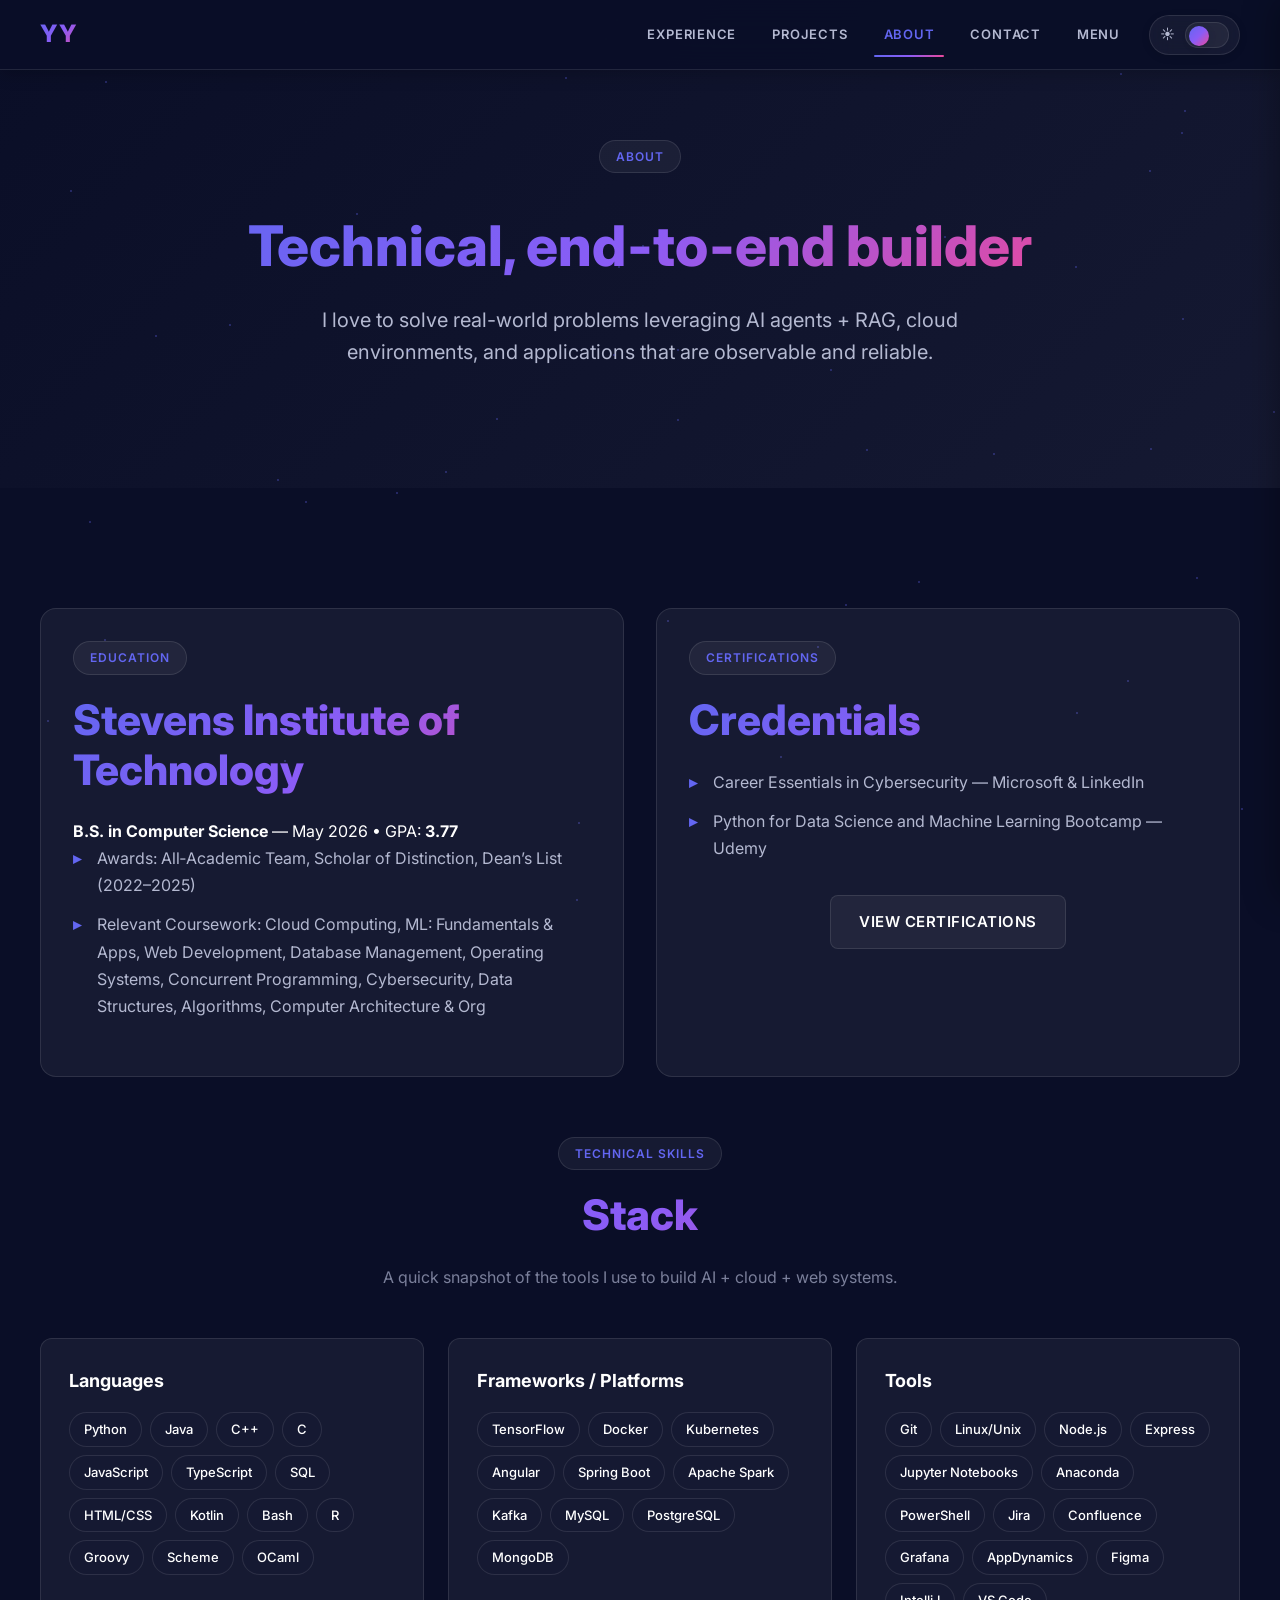
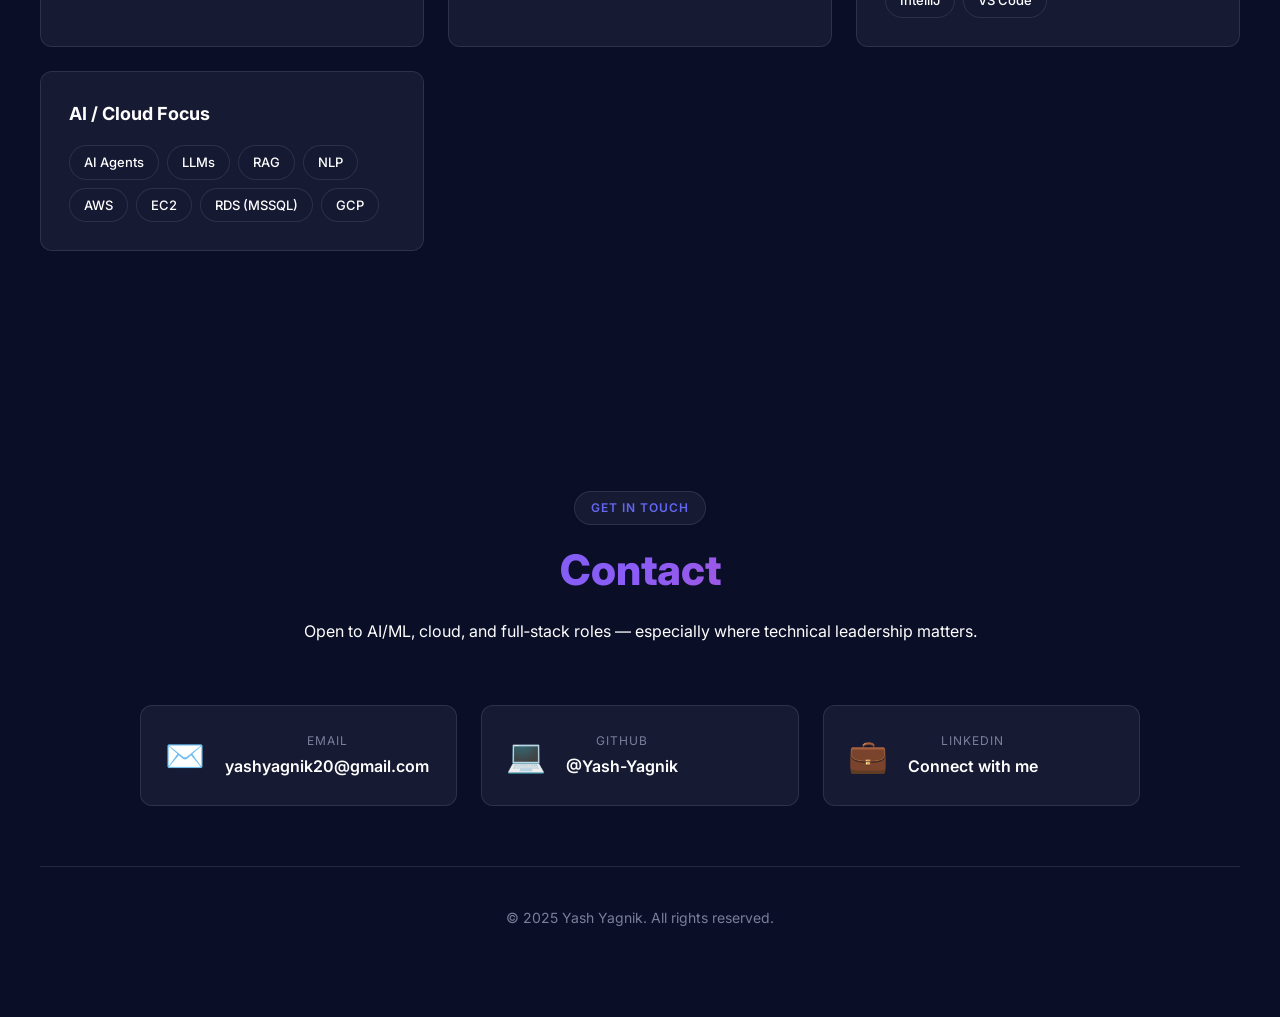
==== commit 89e754ff: "Swapping some skills" ====
--- a/about.html
+++ b/about.html
@@ -53,7 +53,7 @@
 					<span class="section-label">About</span>
 					<h1 class="page-title">Technical, end‑to‑end builder</h1>
 					<p class="page-subtitle">
-						I like problems where strong engineering meets real-world impact: agents + RAG, cloud environments, and systems that are observable and reliable.
+						I love to solve real-world problems leveraging AI agents + RAG, cloud environments, and applications that are observable and reliable.
 					</p>
 				</div>
 			</section>
@@ -109,14 +109,14 @@
 							<div class="skill-card">
 								<h3>Tools</h3>
 								<div class="pill-grid">
-									<span class="pill">Git</span><span class="pill">AWS</span><span class="pill">Linux/Unix</span><span class="pill">Node.js</span><span class="pill">Express</span><span class="pill">Jupyter</span><span class="pill">Anaconda</span><span class="pill">PowerShell</span><span class="pill">Jira</span><span class="pill">Confluence</span><span class="pill">Grafana</span><span class="pill">AppDynamics</span><span class="pill">Figma</span><span class="pill">IntelliJ</span><span class="pill">VS Code</span>
+									<span class="pill">Git</span><span class="pill">Linux/Unix</span><span class="pill">Node.js</span><span class="pill">Express</span><span class="pill">Jupyter Notebooks</span><span class="pill">Anaconda</span><span class="pill">PowerShell</span><span class="pill">Jira</span><span class="pill">Confluence</span><span class="pill">Grafana</span><span class="pill">AppDynamics</span><span class="pill">Figma</span><span class="pill">IntelliJ</span><span class="pill">VS Code</span>
 								</div>
 							</div>
 
 							<div class="skill-card">
 								<h3>AI / Cloud Focus</h3>
 								<div class="pill-grid">
-									<span class="pill">AI Agents</span><span class="pill">RAG</span><span class="pill">NLP</span><span class="pill">EC2</span><span class="pill">RDS (MSSQL)</span><span class="pill">Cloud Environments</span><span class="pill">Observability</span><span class="pill">Concurrency</span>
+									<span class="pill">AI Agents</span><span class="pill">LLMs</span><span class="pill">RAG</span><span class="pill">NLP</span><span class="pill">AWS</span><span class="pill">EC2</span><span class="pill">RDS (MSSQL)</span><span class="pill">GCP</span>
 								</div>
 							</div>
 						</div>
